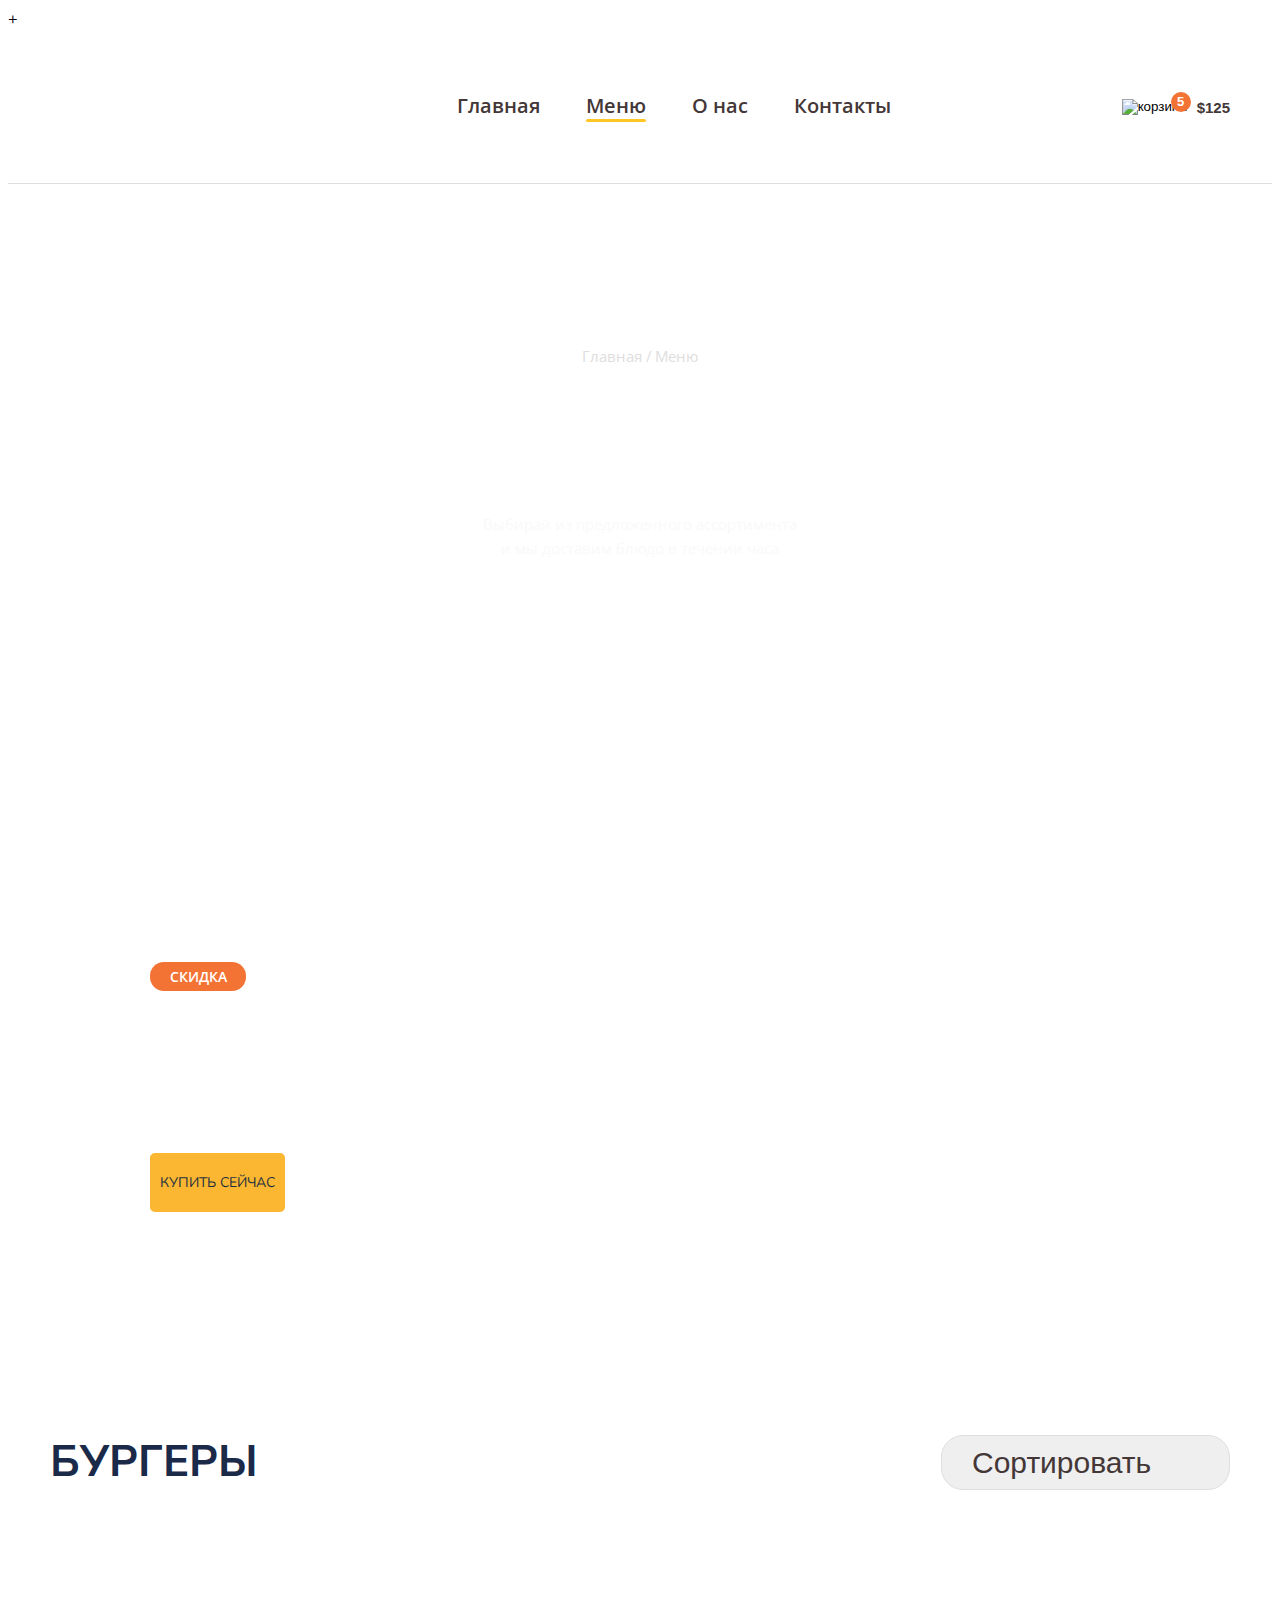
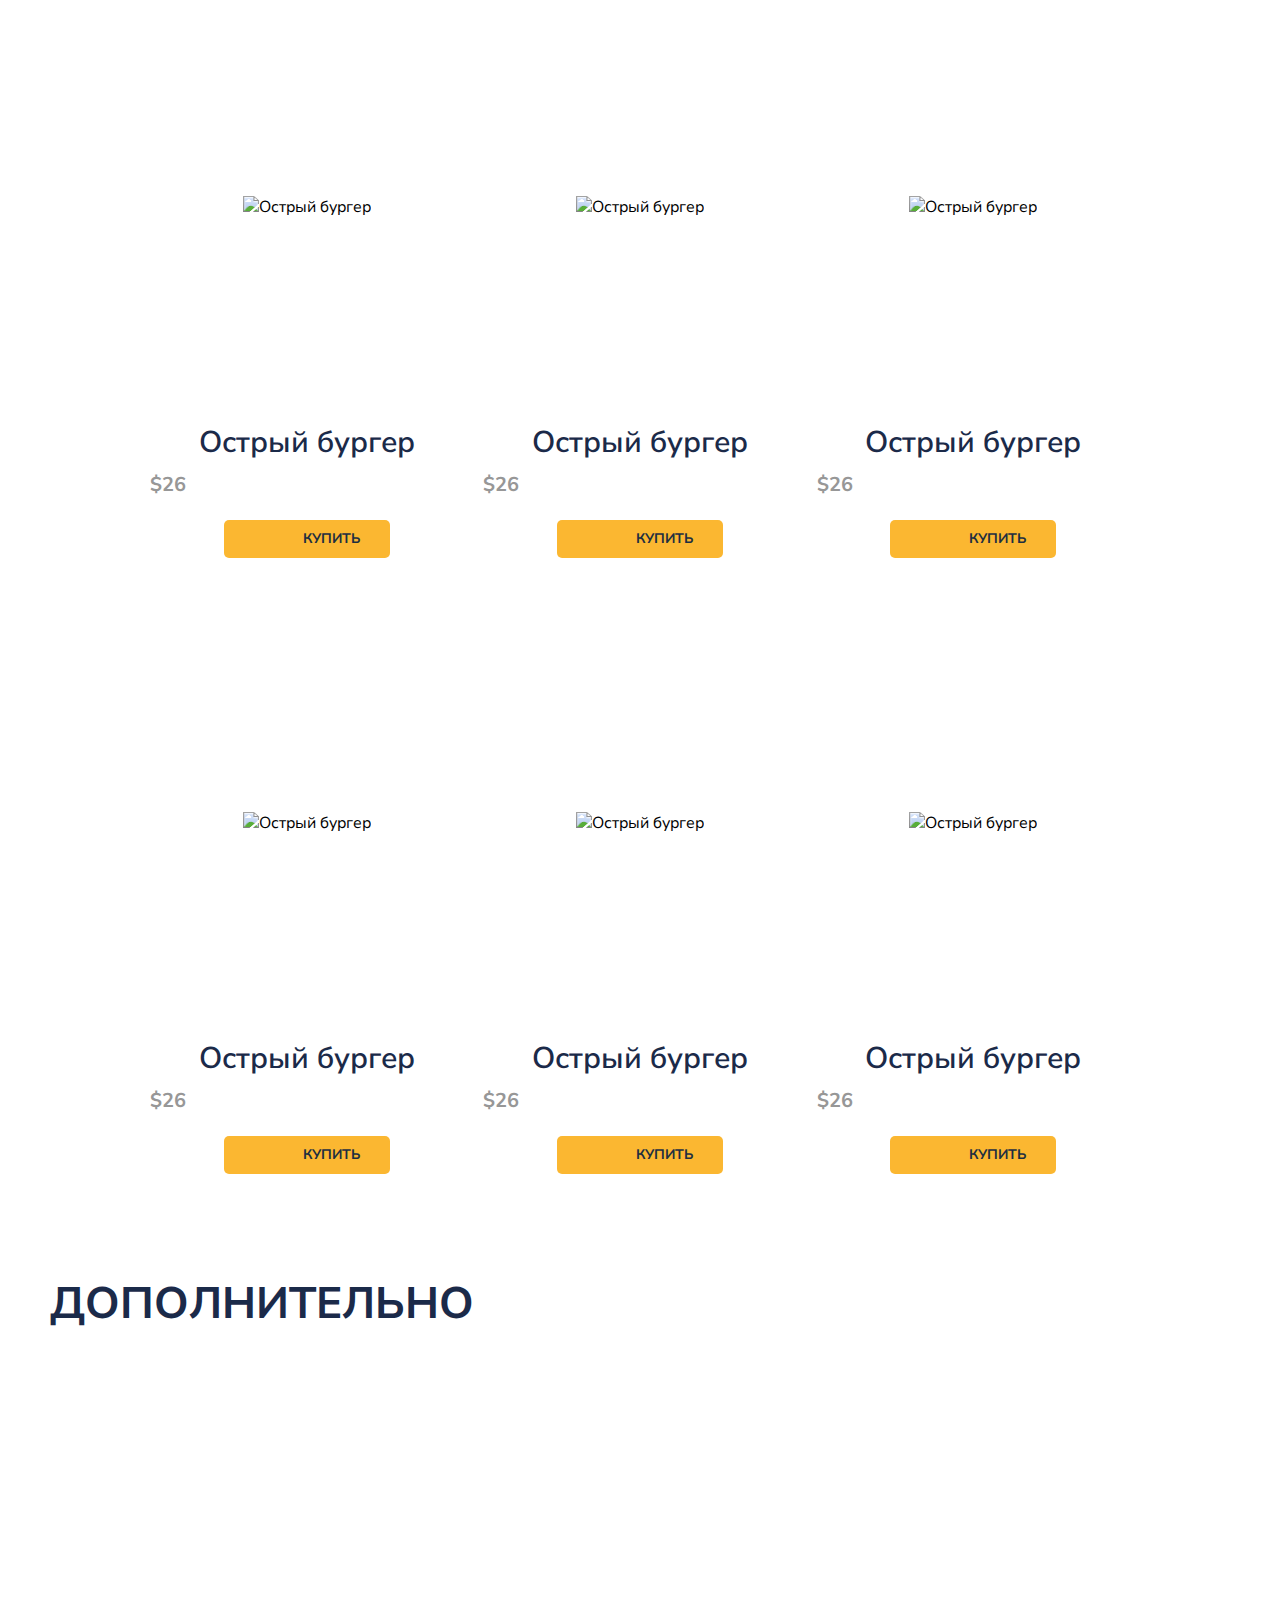
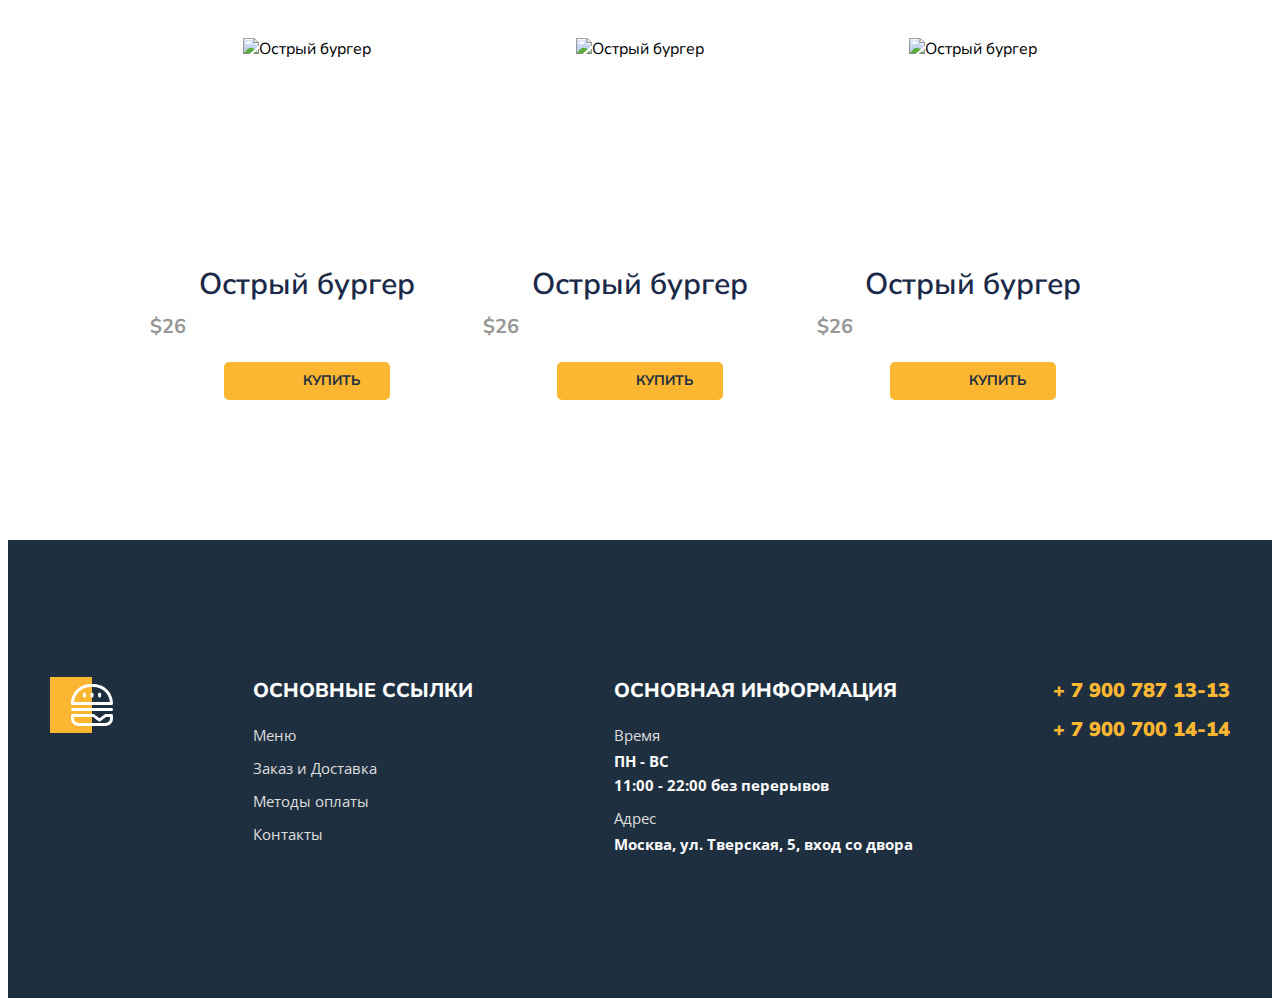
==== index.html @ e64a438b "added footer" ====
<!DOCTYPE html>
<html lang="en">

<head>
    <meta charset="UTF-8">
    <meta http-equiv="X-UA-Compatible" content="IE=edge">
    <meta name="viewport" content="width=device-width, initial-scale=1.0">
    <title>Burger</title>+
    <link rel="preconnect" href="https://fonts.googleapis.com">
    <link rel="preconnect" href="https://fonts.gstatic.com" crossorigin>
    <link
        href="https://fonts.googleapis.com/css2?family=Nunito+Sans:ital,wght@0,700;0,800;0,900;1,400;1,600;1,700;1,900&family=Open+Sans:wght@400;700&display=swap"
        rel="stylesheet">
    <link rel="stylesheet" href="styles/normalize.css">
    <link rel="stylesheet" href="styles/main.css">
</head>

<body>
    <header>
        <div class="container">
            <div class="header">
                <a href="#" class="header-logo"></a>
                <nav>
                    <ul class="header-nav">
                        <li><a href="#">Главная</a></li>
                        <li><a href="#" class="active">Меню</a></li>
                        <li><a href="#">О нас</a></li>
                        <li><a href="#">Контакты</a></li>
                    </ul>
                </nav>
                <button type="button" class="button">
                    <span class="button-item">
                        <img src="images/cart.svg" alt="корзина">
                        <span class="button-count">5</span>
                    </span>
                    <span class="button-text">$125</span>
                </button>
            </div>
        </div>
    </header>
    <div class="bg">
        <div class="container">
            <ul class="breadcrumbs">
                <li><a href="#">Главная</a></li>
                <li><a href="#">Меню</a></li>
            </ul>
            <h1 class="title">Наше Mеню</h1>
            <p class="description">Выбирай из предложенного ассортимента и мы доставим блюдо в течении часа</p>
        </div>
    </div>
    <main>
        <div class="banner">
            <div class="container">
                <div class="banner-box">
                    <h2 class="banner-title">
                        <span>скидка</span>
                        <div>-30%</div>
                    </h2>
                    <p class="banner-text">
                        Только при покупке 3-х и более позиций,
                        мы дарим скидку. Акции не суммируются.
                    </p>
                    <a href="#" class="banner-link">купить сейчас</a>
                </div>
            </div>
        </div>
        <section class="menu">
            <div class="container">
                <div class="menu-header">
                    <h2 class="menu-title">
                        Бургеры
                    </h2>
                    <select class="menu-select">
                        <option value="">Сортировать</option>
                        <option value="up">По возрастанию</option>
                        <option value="down">По убыванию</option>
                    </select>
                </div>
                <div class="menu-grid">
                    <div class="menu-grid-item">
                        <div class="menu-grid-cover">
                            <img src="images/01/menu.jpg" alt="Острый бургер">
                        </div>
                        <p class="menu-grid-title">Острый бургер</p>
                        <p class="menu-grid-price">$26</p>
                        <button type="button" class="menu-grid-btn">
                            <span class="menu-grid-icon"></span>
                            <span class="menu-grid-text">купить</span>
                        </button>
                    </div>
                    <div class="menu-grid-item">
                        <div class="menu-grid-cover">
                            <img src="images/01/menu.jpg" alt="Острый бургер">
                        </div>
                        <p class="menu-grid-title">Острый бургер</p>
                        <p class="menu-grid-price">$26</p>
                        <button type="button" class="menu-grid-btn">
                            <span class="menu-grid-icon"></span>
                            <span class="menu-grid-text">купить</span>
                        </button>
                    </div>
                    <div class="menu-grid-item">
                        <div class="menu-grid-cover">
                            <img src="images/01/menu.jpg" alt="Острый бургер">
                        </div>
                        <p class="menu-grid-title">Острый бургер</p>
                        <p class="menu-grid-price">$26</p>
                        <button type="button" class="menu-grid-btn">
                            <span class="menu-grid-icon"></span>
                            <span class="menu-grid-text">купить</span>
                        </button>
                    </div>
                    <div class="menu-grid-item">
                        <div class="menu-grid-cover">
                            <img src="images/01/menu.jpg" alt="Острый бургер">
                        </div>
                        <p class="menu-grid-title">Острый бургер</p>
                        <p class="menu-grid-price">$26</p>
                        <button type="button" class="menu-grid-btn">
                            <span class="menu-grid-icon"></span>
                            <span class="menu-grid-text">купить</span>
                        </button>
                    </div>
                    <div class="menu-grid-item">
                        <div class="menu-grid-cover">
                            <img src="images/01/menu.jpg" alt="Острый бургер">
                        </div>
                        <p class="menu-grid-title">Острый бургер</p>
                        <p class="menu-grid-price">$26</p>
                        <button type="button" class="menu-grid-btn">
                            <span class="menu-grid-icon"></span>
                            <span class="menu-grid-text">купить</span>
                        </button>
                    </div>
                    <div class="menu-grid-item">
                        <div class="menu-grid-cover">
                            <img src="images/01/menu.jpg" alt="Острый бургер">
                        </div>
                        <p class="menu-grid-title">Острый бургер</p>
                        <p class="menu-grid-price">$26</p>
                        <button type="button" class="menu-grid-btn">
                            <span class="menu-grid-icon"></span>
                            <span class="menu-grid-text">купить</span>
                        </button>
                    </div>
                </div>
                <div class="menu-header">
                    <h2 class="menu-title">
                        Дополнительно
                    </h2>
                </div>
                <div class="menu-grid">
                    <div class="menu-grid-item">
                        <div class="menu-grid-cover">
                            <img src="images/01/menu.jpg" alt="Острый бургер">
                        </div>
                        <p class="menu-grid-title">Острый бургер</p>
                        <p class="menu-grid-price">$26</p>
                        <button type="button" class="menu-grid-btn">
                            <span class="menu-grid-icon"></span>
                            <span class="menu-grid-text">купить</span>
                        </button>
                    </div>
                    <div class="menu-grid-item">
                        <div class="menu-grid-cover">
                            <img src="images/01/menu.jpg" alt="Острый бургер">
                        </div>
                        <p class="menu-grid-title">Острый бургер</p>
                        <p class="menu-grid-price">$26</p>
                        <button type="button" class="menu-grid-btn">
                            <span class="menu-grid-icon"></span>
                            <span class="menu-grid-text">купить</span>
                        </button>
                    </div>
                    <div class="menu-grid-item">
                        <div class="menu-grid-cover">
                            <img src="images/01/menu.jpg" alt="Острый бургер">
                        </div>
                        <p class="menu-grid-title">Острый бургер</p>
                        <p class="menu-grid-price">$26</p>
                        <button type="button" class="menu-grid-btn">
                            <span class="menu-grid-icon"></span>
                            <span class="menu-grid-text">купить</span>
                        </button>
                    </div>
                </div>
            </div>
        </section>
    </main>

</body>
<footer class="footer">
    <div class="container">
        <div class="footer-box">
            <div class="footer-item">
                <img class="footer-logo" src="images/logo-footer.svg" alt="Logo">
            </div>
            <div class="footer-item">
                <h2>основные ссылки</h2>
                <ul class="footer-list">
                    <li><a href="">Меню</a></li>
                    <li><a href="">Заказ и Доставка</a></li>
                    <li><a href="">Методы оплаты</a></li>
                    <li><a href="">Контакты</a></li>
                </ul>
            </div>
            <div class="footer-item">
                <h2>основная информация</h2>
                <ul class="footer-list">
                    <li>
                        <span>Время</span>
                        ПН - ВС <br>
                        11:00 - 22:00 без перерывов
                    </li>
                    <li>
                        <span>Адрес</span>
                        Москва, ул. Тверская, 5, вход со двора
                    </li>
                </ul>
            </div>
            <div class="footer-tel">
                <ul class="footer-list">
                    <li>+ 7 900 787 13-13</li>
                    <li>+ 7 900 700 14-14</li>
                </ul>
            </div>
        </div>
    </div>
</footer>

</html>
---- styles/main.css ----
body {
    font-family: 'Nunito Sans', sans-serif;
}

.container {
    max-width: 1180px;
    margin: 20px auto;
    padding-left: 15px;
    padding-right: 15px;
}

header {
    border-bottom: 1px solid #DEDEDE;
}

.header {
    font-family: 'Open Sans', sans-serif;
    display: flex;
    align-items: center;
    justify-content: space-between;
    padding-top: 26px;
    padding-bottom: 25px;
}

.header-logo {
    display: block;
    background-image: url(../images/logo.svg);
    width: 176px;
    height: 56px;
    background-repeat: no-repeat;
    background-size: cover;
}

.header-nav {
    list-style-type: none;
    display: flex;
    padding-left: 0;
    gap: 46px;
}

.header-nav a {
    font-weight: 600;
    font-size: 20px;
    color: #443737;
    text-decoration: none;
}

.header-nav a:hover {
    color: #F37335;
}

.header-nav a::after {
    content: '';
    width: 100%;
    height: 3px;
    border-radius: 1.5px;
    background-color: transparent;
    display: block;
}

.header-nav a.active::after {
    background-color: #FFC725;
}

.button {
    display: flex;
    align-items: center;
    background-color: transparent;
    border: none;
    padding: 0;
    gap: 10px;
    cursor: pointer;
}

.button-text {
    color: #443737;
    font-weight: 700;
    font-size: 15px;
}

.button-item {
    position: relative;
}

.button-count {
    font-weight: 700;
    font-size: 13px;
    color: #FFFFFF;
    background: #F37335;
    padding: 1.5px;
    border-radius: 100%;
    position: absolute;
    width: 17px;
    height: 17pxF;
    text-align: center;
    line-height: 1.3;
    bottom: 3px;
    right: -4px;
}

.bg {
    text-align: center;
    color: #FFFFFF;
    background-image: url(../images/Group\ 3.jpg);
    background-size: cover;
    background-position: center 0;
    padding: 142px 0;
    margin-bottom: 140px;
}

.breadcrumbs {
    padding-left: 0;
    margin-top: 0;
    list-style-type: none;
    display: flex;
    justify-content: center;
    gap: 7px;
}

.breadcrumbs a:hover {
    color: #F37335;
}

.breadcrumbs a {
    color: #dedede;
    font-size: 15px;
    font-family: 'Open Sans', sans-serif;
    text-decoration: none;
}

.breadcrumbs a::before {
    content: '/';
    position: relative;
    left: -3px;
    pointer-events: none;
}

.breadcrumbs a:hover::before {
    color: #dedede;
}

.breadcrumbs li:first-child a::before {
    display: none;
}

.title {
    font-weight: 700;
    font-size: 79px;
    margin-top: 10px;
    margin-bottom: 20px;
}

.description {
    font-family: 'Open Sans', sans-serif;
    font-size: 15px;
    line-height: 1.6;
    color: #faf9f9;
    max-width: 320px;
    margin: 0 auto;
}

.banner-box {
    background-image: url(../images/Group\ 8.svg);
    background-repeat: no-repeat;
    background-size: cover;
    background-position: center center;
    background-position: center 0;
    padding: 100px 100px 120px;
    margin-bottom: 100px;
}

.banner-title {
    font-size: 60px;
    font-weight: 900;
    color: #FFFFFF;
    margin-top: 0;
    margin-bottom: 12px;
}

.banner-title span {
    background-color: #F37335;
    border-radius: 14px;
    font-family: 'Open Sans';
    text-transform: uppercase;
    font-weight: 600;
    font-size: 14px;
    padding: 5px 0px;
    margin-bottom: 8px;
    display: block;
    max-width: 96px;
    text-align: center;

}

.banner-title div {
    font-family: 'Nunito Sans';
    font-weight: 900;
    font-size: 60px;
    line-height: 76px;
    margin-bottom: 10px;
}

.banner-text {
    color: #FFFFFF;
    font-family: 'Open Sans';
    font-weight: 400;
    font-size: 15px;
    line-height: 24px;
    max-width: 350px;
    margin-bottom: 15px;
}

.banner-link {
    font-size: 14px;
    padding: 20px 10px;
    text-transform: uppercase;
    text-decoration: none;
    color: #1E2F40;
    background-color: #FBB731;
    border-radius: 5px;
    display: inline-block;
}

.menu-header {
    display: flex;
    align-items: center;
    justify-content: space-between;
}

.menu-title {
    font-weight: 700;
    font-size: 44px;
    text-transform: uppercase;
    color: #1B2A49;
    margin: 0;
}

.menu-select {
    border: 1px solid #DEDEDE;
    padding: 10px 30px;
    border-radius: 22px;
    color: #443737;
    font-size: 30px;
    appearance: none;
    flex-basis: 279px;
    background-image: url(../images/arrow.svg);
    background-size: 12.79px 7.75px;
    background-repeat: no-repeat;
    background-position: 95% center;
}

.menu-grid {
    display: grid;
    grid-template-columns: repeat(3, 1fr);
    gap: 50px 20px;
    margin: 100px;
}

.menu-grid-cover {
    width: 100%;
    height: 430px;
    position: relative;
    overflow: hidden;
}

.menu-grid-cover img {
    position: absolute;
    left: 50%;
    top: 50%;
    transform: translate(-50%, -50%);
    object-fit: cover;
}

.menu-grid-btn {
    border: 0px;
    background-color: #FBB731;
    padding: 10px 30px 10px 52px;
    border-radius: 5px;
    display: flex;
    align-items: center;
    justify-content: center;
    margin: 0 auto;
    gap: 9px;

}

.menu-grid-icon {
    background-image: url(../images/bin.svg);
    background-size: 18px 18px;
    background-repeat: no-repeat;
    display: block;
    width: 18px;
    height: 18px;
}

.menu-grid-title {
    font-weight: 600;
    font-size: 30px;
    color: #1B2A49;
    text-align: center;
    margin: 0;
}

.menu-grid-price {
    font-weight: 700;
    font-size: 20px;
    color: #979797;
    margin-top: 8px;
    margin-bottom: 22px;
}

.menu-grid-text {
    font-family: 'Nunito Sans';
    font-style: normal;
    font-weight: 700;
    font-size: 14px;
    line-height: 18px;
    text-align: center;
    text-transform: uppercase;
    color: #1E2F40;
}

.footer {
    background: #1E2F40;
    color: #fff;
    padding-top: 117px;
    padding-bottom: 106px;
    margin-top: 140px;
}

.footer-box {
    display: flex;
    justify-content: space-between;
}

.footer-logo {
    width: 63px;
    height: 56px;
}

.footer-item {
    flex: 0 0 auto;
}

.footer-item h2 {
    font-size: 20px;
    font-weight: 800;
    text-transform: uppercase;
    margin-bottom: 19px;
    margin-top: 0px;
}

.footer-item li {
    margin-bottom: 9px;
    font-family: 'Open Sans', sans-serif;
    font-size: 15px;
    color: #FAF9F9;
    font-weight: 700;
    line-height: 24px;
}

.footer-item a {
    color: #DEDEDE;
    text-decoration: none;
    font-weight: 400;
}

.footer-item span {
    color: #DEDEDE;
    display: block;
    font-weight: 400;
    margin-bottom: 2px;
}

.footer-tel ul {
    font-size: 20px;
    font-weight: 900;
    color: #FBB731;
    margin-top: 0px;
}

.footer-tel li {
    margin-bottom: 12px;
}

.footer-list {
    padding-left: 0px;
    list-style-type: none;
}
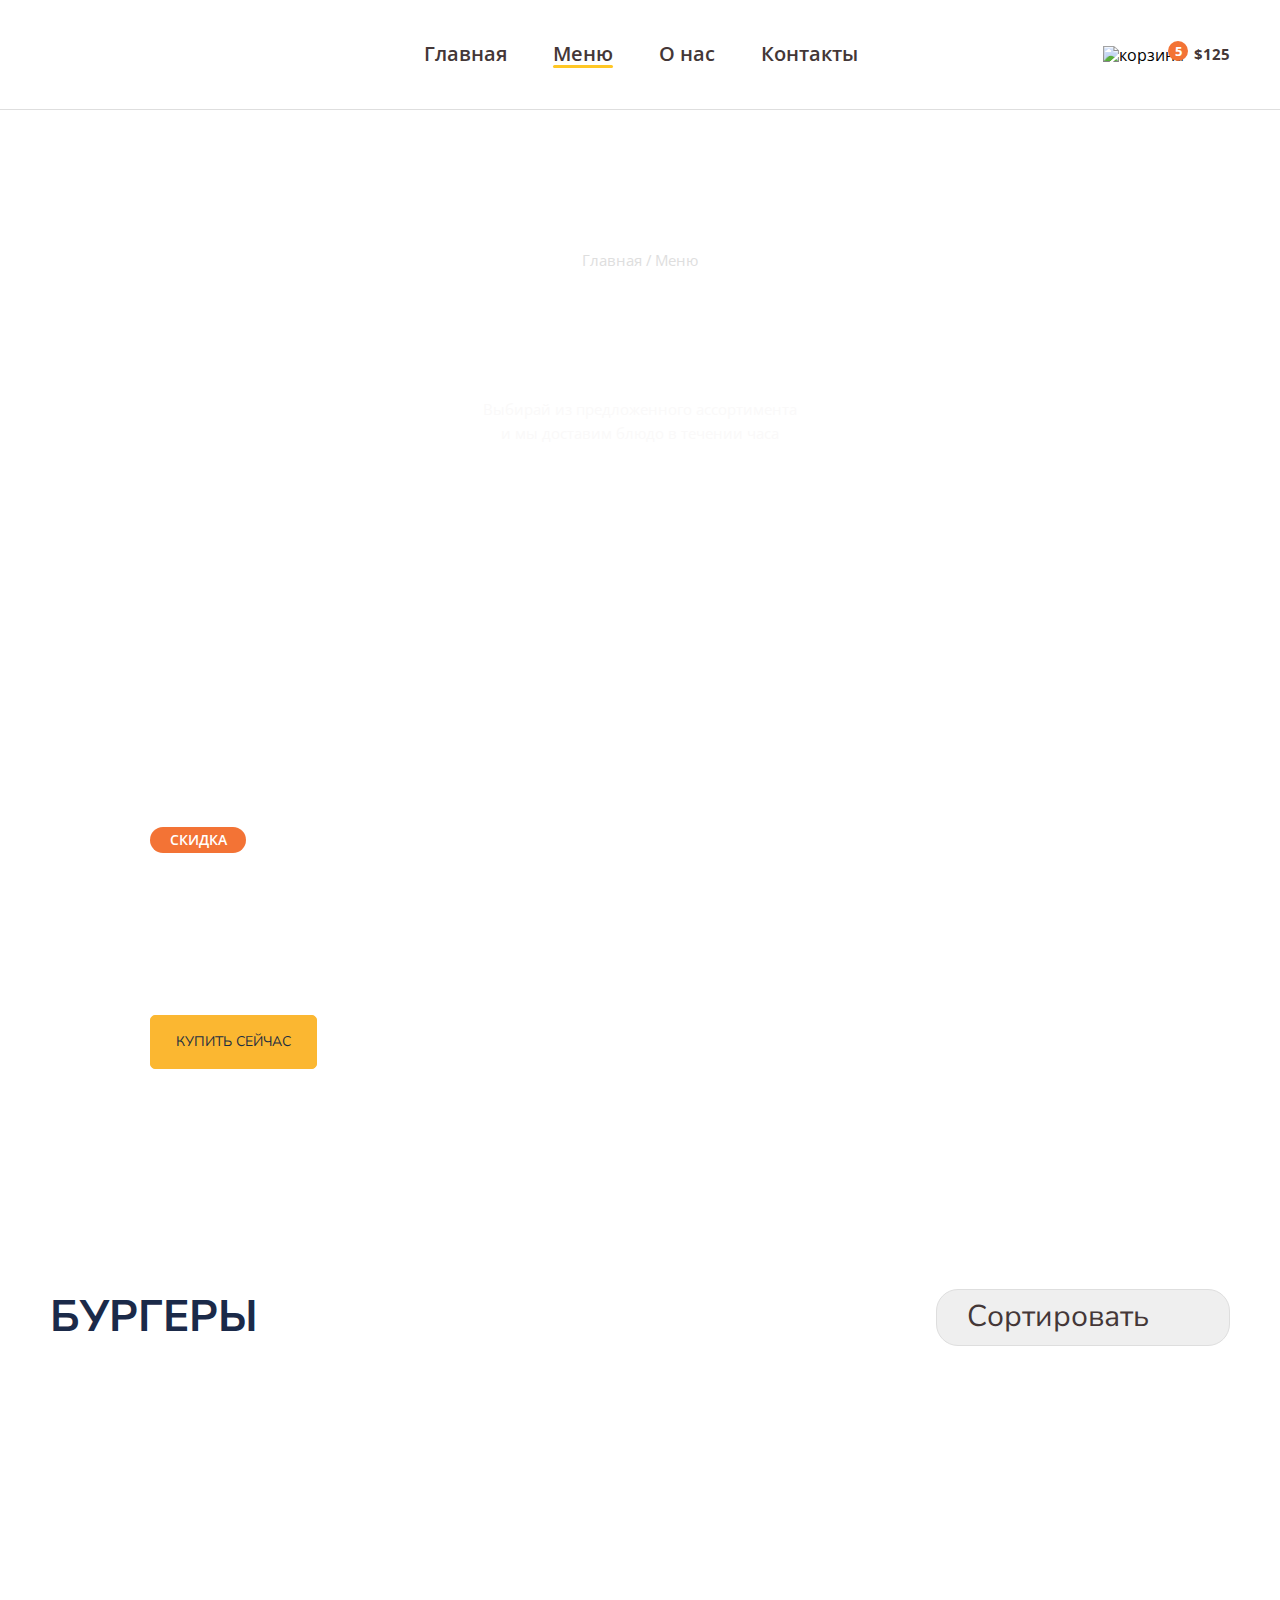
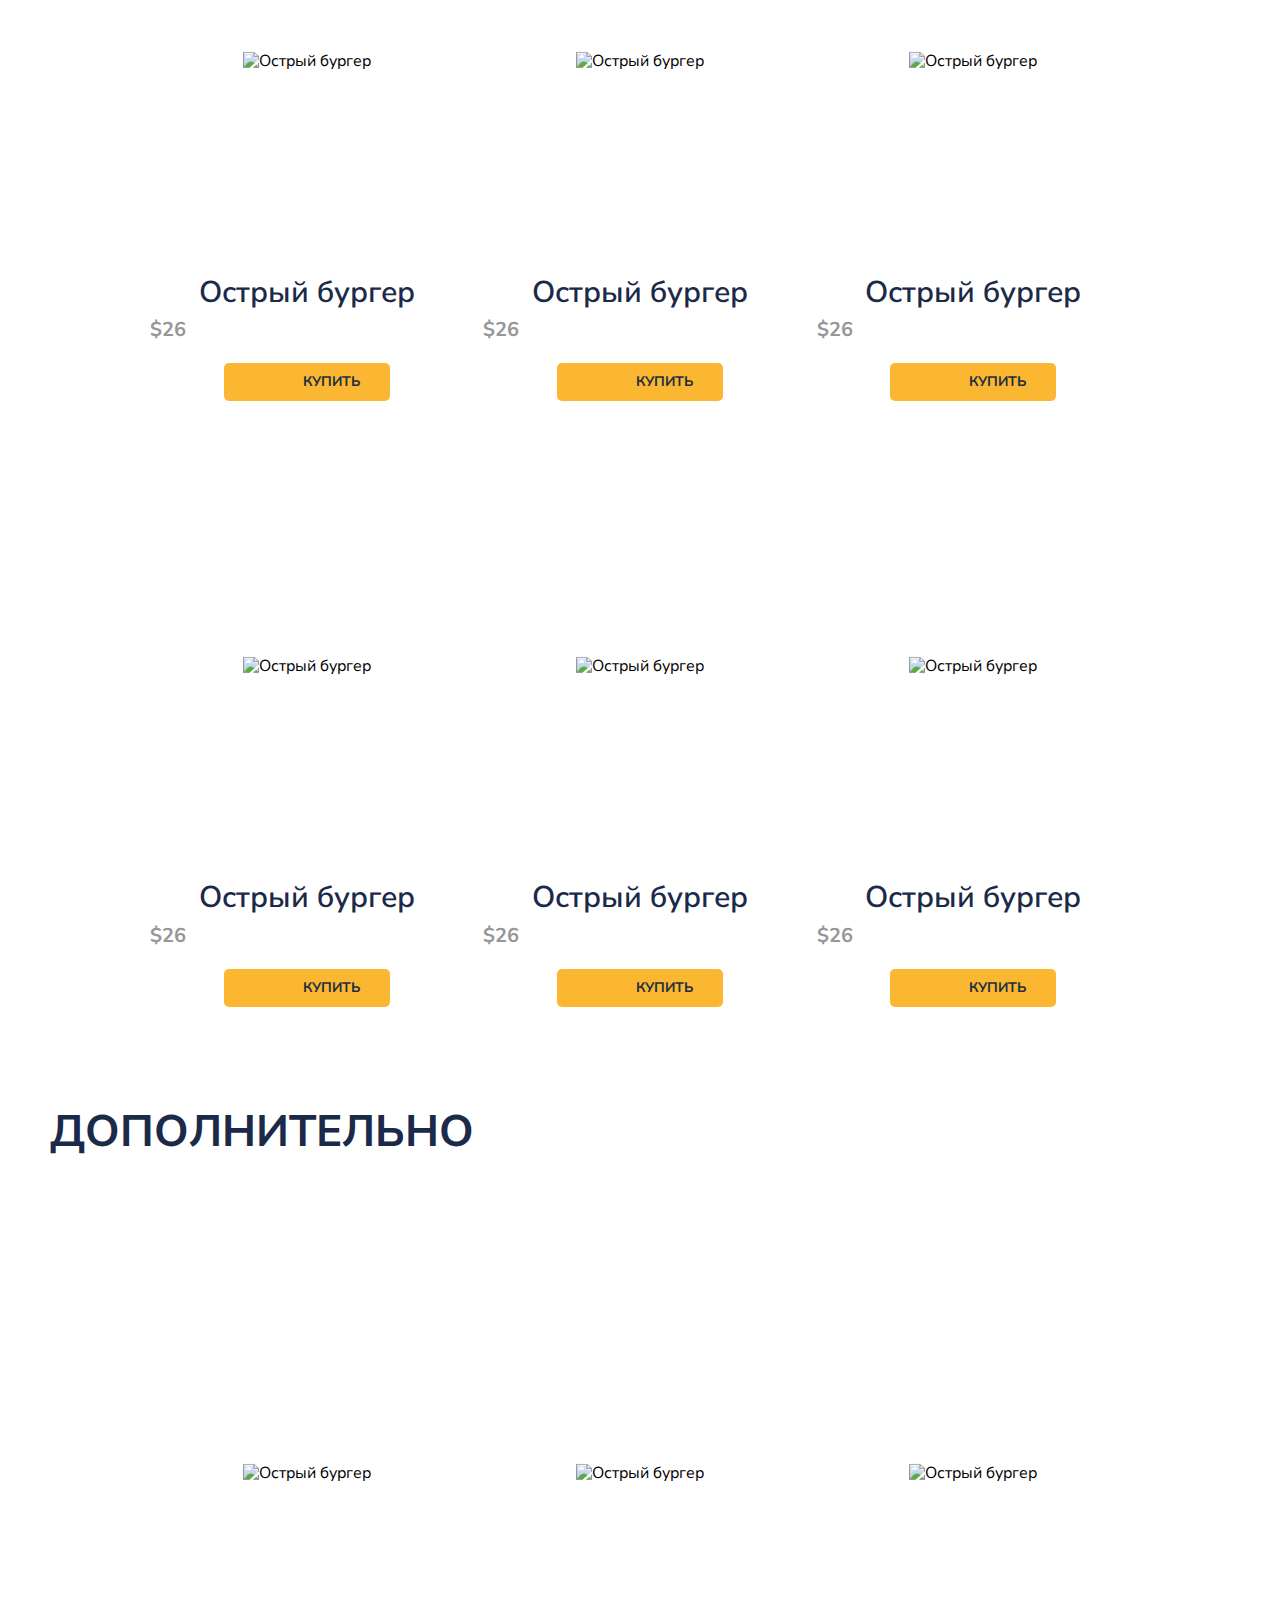
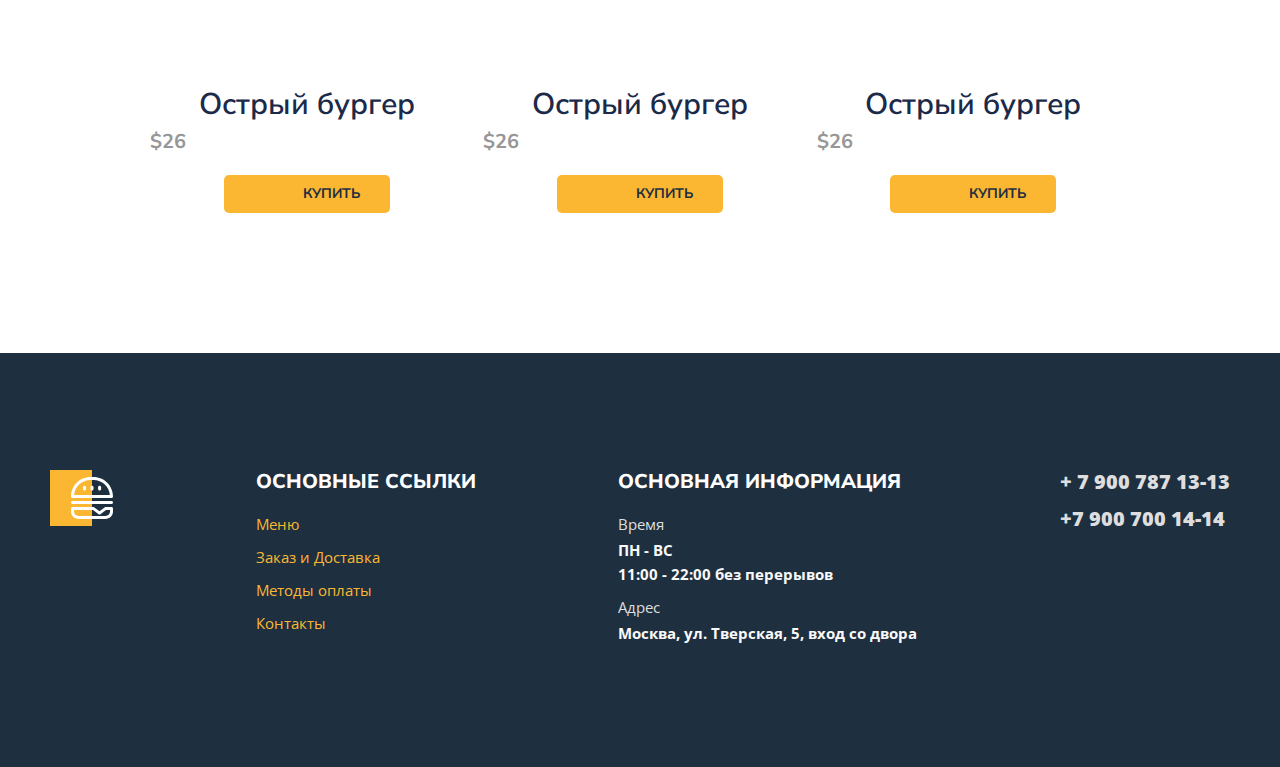
==== commit 224aedb6: "Add styles for footer, menu, banner" ====
--- a/index.html
+++ b/index.html
@@ -5,7 +5,7 @@
     <meta charset="UTF-8">
     <meta http-equiv="X-UA-Compatible" content="IE=edge">
     <meta name="viewport" content="width=device-width, initial-scale=1.0">
-    <title>Burger</title>+
+    <title>Burger</title>
     <link rel="preconnect" href="https://fonts.googleapis.com">
     <link rel="preconnect" href="https://fonts.gstatic.com" crossorigin>
     <link
@@ -19,16 +19,18 @@
     <header>
         <div class="container">
             <div class="header">
-                <a href="#" class="header-logo"></a>
-                <nav>
-                    <ul class="header-nav">
-                        <li><a href="#">Главная</a></li>
-                        <li><a href="#" class="active">Меню</a></li>
-                        <li><a href="#">О нас</a></li>
-                        <li><a href="#">Контакты</a></li>
-                    </ul>
-                </nav>
-                <button type="button" class="button">
+                <div class="header-item">
+                    <a href="#" class="header-logo"></a>
+                    <nav>
+                        <ul class="header-nav">
+                            <li><a href="#">Главная</a></li>
+                            <li><a href="#" class="active">Меню</a></li>
+                            <li><a href="#">О нас</a></li>
+                            <li><a href="#">Контакты</a></li>
+                        </ul>
+                    </nav>
+                </div>
+                <button type="butteon" class="button">
                     <span class="button-item">
                         <img src="images/cart.svg" alt="корзина">
                         <span class="button-count">5</span>
@@ -219,9 +221,13 @@
                 </ul>
             </div>
             <div class="footer-tel">
-                <ul class="footer-list">
-                    <li>+ 7 900 787 13-13</li>
-                    <li>+ 7 900 700 14-14</li>
+                <ul class="footer-list footer-list-tel">
+                    <li>
+                        <a href="tel:+79007871313">+ 7 900 787 13-13</a>
+                    </li>
+                    <li>
+                        <a href="tel:+79007001414">+7 900 700 14-14</a>
+                    </li>
                 </ul>
             </div>
         </div>
--- a/styles/main.css
+++ b/styles/main.css
@@ -4,7 +4,7 @@
 
 .container {
     max-width: 1180px;
-    margin: 20px auto;
+    margin: 0px auto;
     padding-left: 15px;
     padding-right: 15px;
 }
@@ -20,6 +20,13 @@
     justify-content: space-between;
     padding-top: 26px;
     padding-bottom: 25px;
+}
+
+.header-item {
+    display: flex;
+    align-items: center;
+    justify-content: space-between;
+    flex-basis: 68.5%;
 }
 
 .header-logo {
@@ -212,13 +219,24 @@
 
 .banner-link {
     font-size: 14px;
-    padding: 20px 10px;
+    padding: 18px 25px;
     text-transform: uppercase;
     text-decoration: none;
     color: #1E2F40;
     background-color: #FBB731;
     border-radius: 5px;
     display: inline-block;
+    border: 1px solid #fbb731;
+}
+
+.banner-link:hover {
+    background-color: transparent;
+    color: #fbb731;
+}
+
+.menu-grid-item:hover {
+    background-color: #F37335;
+    cursor: pointer;
 }
 
 .menu-header {
@@ -350,7 +368,7 @@
     margin-top: 0px;
 }
 
-.footer-item li {
+.footer-list li {
     margin-bottom: 9px;
     font-family: 'Open Sans', sans-serif;
     font-size: 15px;
@@ -359,8 +377,8 @@
     line-height: 24px;
 }
 
-.footer-item a {
-    color: #DEDEDE;
+.footer-list a {
+    color: #FBB731;
     text-decoration: none;
     font-weight: 400;
 }
@@ -372,15 +390,18 @@
     margin-bottom: 2px;
 }
 
-.footer-tel ul {
+.footer-list-tel {
+    margin-top: 0px;
+}
+
+.footer-list-tel li {
+    margin-bottom: 12px;
+}
+
+.footer-list-tel a {
     font-size: 20px;
     font-weight: 900;
-    color: #FBB731;
-    margin-top: 0px;
-}
-
-.footer-tel li {
-    margin-bottom: 12px;
+    color: #DEDEDE;
 }
 
 .footer-list {
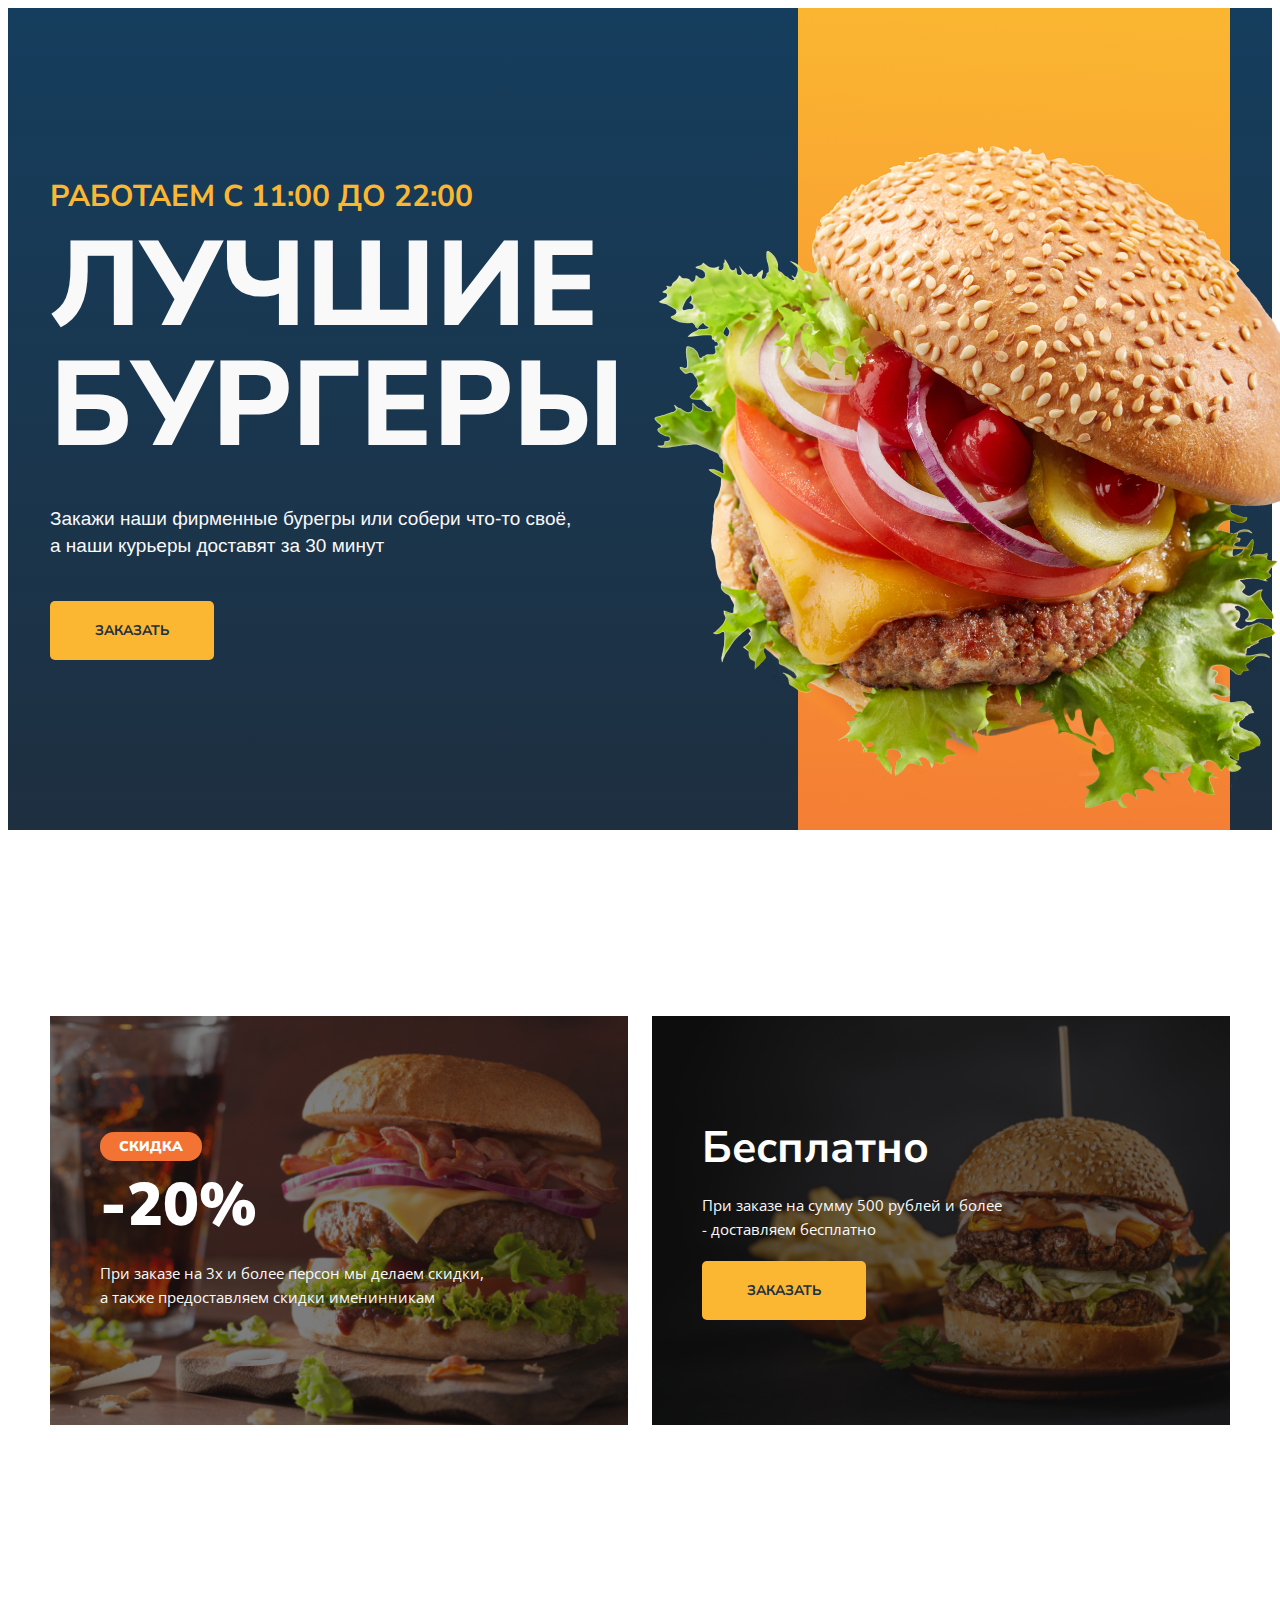
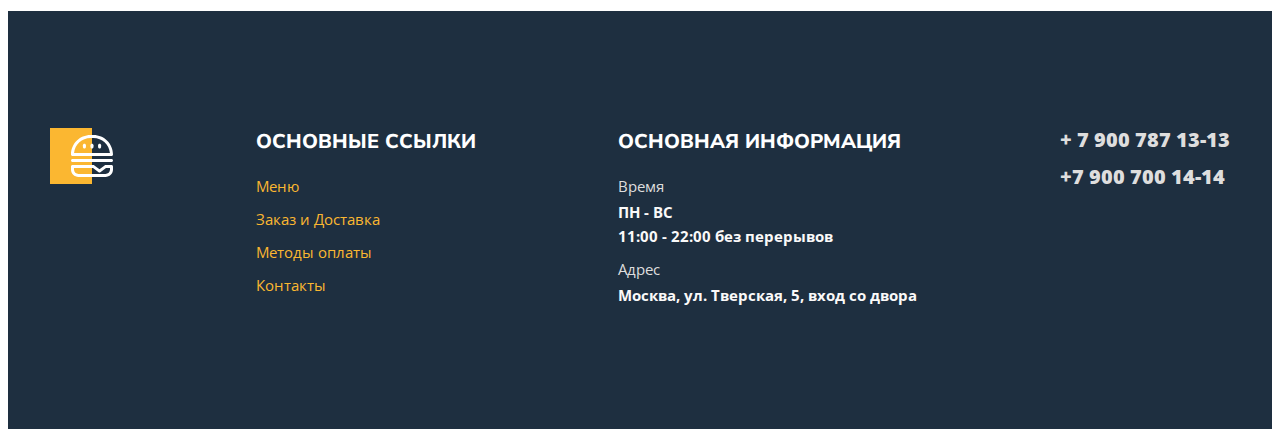
==== commit fc6b3744: "Unit 16 Hometask done" ====
--- a/index.html
+++ b/index.html
@@ -1,237 +1,96 @@
 <!DOCTYPE html>
-<html lang="en">
+<html lang="ru">
 
 <head>
     <meta charset="UTF-8">
     <meta http-equiv="X-UA-Compatible" content="IE=edge">
     <meta name="viewport" content="width=device-width, initial-scale=1.0">
-    <title>Burger</title>
+    <title>Burgers</title>
     <link rel="preconnect" href="https://fonts.googleapis.com">
     <link rel="preconnect" href="https://fonts.gstatic.com" crossorigin>
     <link
         href="https://fonts.googleapis.com/css2?family=Nunito+Sans:ital,wght@0,700;0,800;0,900;1,400;1,600;1,700;1,900&family=Open+Sans:wght@400;700&display=swap"
         rel="stylesheet">
-    <link rel="stylesheet" href="styles/normalize.css">
     <link rel="stylesheet" href="styles/main.css">
 </head>
 
 <body>
-    <header>
-        <div class="container">
-            <div class="header">
-                <div class="header-item">
-                    <a href="#" class="header-logo"></a>
-                    <nav>
-                        <ul class="header-nav">
-                            <li><a href="#">Главная</a></li>
-                            <li><a href="#" class="active">Меню</a></li>
-                            <li><a href="#">О нас</a></li>
-                            <li><a href="#">Контакты</a></li>
-                        </ul>
-                    </nav>
-                </div>
-                <button type="butteon" class="button">
-                    <span class="button-item">
-                        <img src="images/cart.svg" alt="корзина">
-                        <span class="button-count">5</span>
-                    </span>
-                    <span class="button-text">$125</span>
-                </button>
+    <div class="main">
+        <div class="wrapper">
+            <div class="content">
+                <h1 class="content-title">
+                    <span>работаем с 11:00 до 22:00</span>
+                    лучшие бургеры
+                </h1>
+                <p class="content-text">Закажи наши фирменные бурегры или собери что-то своё, а&nbsp;наши курьеры
+                    доставят
+                    за&nbsp;30&nbsp;минут</p>
+                <a class="content-link" href="menu.html">заказать</a>
+            </div>
+            <div class="visual">
+                <div class="visual-bg"></div>
+                <img src="images/burger.png" alt="Burger">
             </div>
         </div>
-    </header>
-    <div class="bg">
-        <div class="container">
-            <ul class="breadcrumbs">
-                <li><a href="#">Главная</a></li>
-                <li><a href="#">Меню</a></li>
-            </ul>
-            <h1 class="title">Наше Mеню</h1>
-            <p class="description">Выбирай из предложенного ассортимента и мы доставим блюдо в течении часа</p>
+    </div>
+    <div class="promo">
+        <div class="wrapper">
+            <div class="promo-left">
+                <p class="sale">Скидка</p>
+                <p class="cost">-20%</p>
+                <p class="promo-description">При заказе на 3х и более персон мы делаем скидки, а также предоставляем
+                    скидки
+                    именинникам</p>
+            </div>
+            <div class="promo-right">
+                <p class="free">Бесплатно</p>
+                <p class="promo-description">При заказе на сумму 500 рублей и более - доставляем бесплатно</p>
+                <a href="#">заказать</a>
+            </div>
         </div>
     </div>
-    <main>
-        <div class="banner">
-            <div class="container">
-                <div class="banner-box">
-                    <h2 class="banner-title">
-                        <span>скидка</span>
-                        <div>-30%</div>
-                    </h2>
-                    <p class="banner-text">
-                        Только при покупке 3-х и более позиций,
-                        мы дарим скидку. Акции не суммируются.
-                    </p>
-                    <a href="#" class="banner-link">купить сейчас</a>
+    <footer class="footer">
+        <div class="container">
+            <div class="footer-box">
+                <div class="footer-item">
+                    <img class="footer-logo" src="images/logo-footer.svg" alt="Logo">
+                </div>
+                <div class="footer-item">
+                    <h2>основные ссылки</h2>
+                    <ul class="footer-list">
+                        <li><a href="">Меню</a></li>
+                        <li><a href="">Заказ и Доставка</a></li>
+                        <li><a href="">Методы оплаты</a></li>
+                        <li><a href="">Контакты</a></li>
+                    </ul>
+                </div>
+                <div class="footer-item">
+                    <h2>основная информация</h2>
+                    <ul class="footer-list">
+                        <li>
+                            <span>Время</span>
+                            ПН - ВС <br>
+                            11:00 - 22:00 без перерывов
+                        </li>
+                        <li>
+                            <span>Адрес</span>
+                            Москва, ул. Тверская, 5, вход со двора
+                        </li>
+                    </ul>
+                </div>
+                <div class="footer-tel">
+                    <ul class="footer-list footer-list-tel">
+                        <li>
+                            <a href="tel:+79007871313">+ 7 900 787 13-13</a>
+                        </li>
+                        <li>
+                            <a href="tel:+79007001414">+7 900 700 14-14</a>
+                        </li>
+                    </ul>
                 </div>
             </div>
         </div>
-        <section class="menu">
-            <div class="container">
-                <div class="menu-header">
-                    <h2 class="menu-title">
-                        Бургеры
-                    </h2>
-                    <select class="menu-select">
-                        <option value="">Сортировать</option>
-                        <option value="up">По возрастанию</option>
-                        <option value="down">По убыванию</option>
-                    </select>
-                </div>
-                <div class="menu-grid">
-                    <div class="menu-grid-item">
-                        <div class="menu-grid-cover">
-                            <img src="images/01/menu.jpg" alt="Острый бургер">
-                        </div>
-                        <p class="menu-grid-title">Острый бургер</p>
-                        <p class="menu-grid-price">$26</p>
-                        <button type="button" class="menu-grid-btn">
-                            <span class="menu-grid-icon"></span>
-                            <span class="menu-grid-text">купить</span>
-                        </button>
-                    </div>
-                    <div class="menu-grid-item">
-                        <div class="menu-grid-cover">
-                            <img src="images/01/menu.jpg" alt="Острый бургер">
-                        </div>
-                        <p class="menu-grid-title">Острый бургер</p>
-                        <p class="menu-grid-price">$26</p>
-                        <button type="button" class="menu-grid-btn">
-                            <span class="menu-grid-icon"></span>
-                            <span class="menu-grid-text">купить</span>
-                        </button>
-                    </div>
-                    <div class="menu-grid-item">
-                        <div class="menu-grid-cover">
-                            <img src="images/01/menu.jpg" alt="Острый бургер">
-                        </div>
-                        <p class="menu-grid-title">Острый бургер</p>
-                        <p class="menu-grid-price">$26</p>
-                        <button type="button" class="menu-grid-btn">
-                            <span class="menu-grid-icon"></span>
-                            <span class="menu-grid-text">купить</span>
-                        </button>
-                    </div>
-                    <div class="menu-grid-item">
-                        <div class="menu-grid-cover">
-                            <img src="images/01/menu.jpg" alt="Острый бургер">
-                        </div>
-                        <p class="menu-grid-title">Острый бургер</p>
-                        <p class="menu-grid-price">$26</p>
-                        <button type="button" class="menu-grid-btn">
-                            <span class="menu-grid-icon"></span>
-                            <span class="menu-grid-text">купить</span>
-                        </button>
-                    </div>
-                    <div class="menu-grid-item">
-                        <div class="menu-grid-cover">
-                            <img src="images/01/menu.jpg" alt="Острый бургер">
-                        </div>
-                        <p class="menu-grid-title">Острый бургер</p>
-                        <p class="menu-grid-price">$26</p>
-                        <button type="button" class="menu-grid-btn">
-                            <span class="menu-grid-icon"></span>
-                            <span class="menu-grid-text">купить</span>
-                        </button>
-                    </div>
-                    <div class="menu-grid-item">
-                        <div class="menu-grid-cover">
-                            <img src="images/01/menu.jpg" alt="Острый бургер">
-                        </div>
-                        <p class="menu-grid-title">Острый бургер</p>
-                        <p class="menu-grid-price">$26</p>
-                        <button type="button" class="menu-grid-btn">
-                            <span class="menu-grid-icon"></span>
-                            <span class="menu-grid-text">купить</span>
-                        </button>
-                    </div>
-                </div>
-                <div class="menu-header">
-                    <h2 class="menu-title">
-                        Дополнительно
-                    </h2>
-                </div>
-                <div class="menu-grid">
-                    <div class="menu-grid-item">
-                        <div class="menu-grid-cover">
-                            <img src="images/01/menu.jpg" alt="Острый бургер">
-                        </div>
-                        <p class="menu-grid-title">Острый бургер</p>
-                        <p class="menu-grid-price">$26</p>
-                        <button type="button" class="menu-grid-btn">
-                            <span class="menu-grid-icon"></span>
-                            <span class="menu-grid-text">купить</span>
-                        </button>
-                    </div>
-                    <div class="menu-grid-item">
-                        <div class="menu-grid-cover">
-                            <img src="images/01/menu.jpg" alt="Острый бургер">
-                        </div>
-                        <p class="menu-grid-title">Острый бургер</p>
-                        <p class="menu-grid-price">$26</p>
-                        <button type="button" class="menu-grid-btn">
-                            <span class="menu-grid-icon"></span>
-                            <span class="menu-grid-text">купить</span>
-                        </button>
-                    </div>
-                    <div class="menu-grid-item">
-                        <div class="menu-grid-cover">
-                            <img src="images/01/menu.jpg" alt="Острый бургер">
-                        </div>
-                        <p class="menu-grid-title">Острый бургер</p>
-                        <p class="menu-grid-price">$26</p>
-                        <button type="button" class="menu-grid-btn">
-                            <span class="menu-grid-icon"></span>
-                            <span class="menu-grid-text">купить</span>
-                        </button>
-                    </div>
-                </div>
-            </div>
-        </section>
-    </main>
-
+    </footer>
 </body>
-<footer class="footer">
-    <div class="container">
-        <div class="footer-box">
-            <div class="footer-item">
-                <img class="footer-logo" src="images/logo-footer.svg" alt="Logo">
-            </div>
-            <div class="footer-item">
-                <h2>основные ссылки</h2>
-                <ul class="footer-list">
-                    <li><a href="">Меню</a></li>
-                    <li><a href="">Заказ и Доставка</a></li>
-                    <li><a href="">Методы оплаты</a></li>
-                    <li><a href="">Контакты</a></li>
-                </ul>
-            </div>
-            <div class="footer-item">
-                <h2>основная информация</h2>
-                <ul class="footer-list">
-                    <li>
-                        <span>Время</span>
-                        ПН - ВС <br>
-                        11:00 - 22:00 без перерывов
-                    </li>
-                    <li>
-                        <span>Адрес</span>
-                        Москва, ул. Тверская, 5, вход со двора
-                    </li>
-                </ul>
-            </div>
-            <div class="footer-tel">
-                <ul class="footer-list footer-list-tel">
-                    <li>
-                        <a href="tel:+79007871313">+ 7 900 787 13-13</a>
-                    </li>
-                    <li>
-                        <a href="tel:+79007001414">+7 900 700 14-14</a>
-                    </li>
-                </ul>
-            </div>
-        </div>
-    </div>
-</footer>
 
 </html>--- a/styles/main.css
+++ b/styles/main.css
@@ -407,4 +407,148 @@
 .footer-list {
     padding-left: 0px;
     list-style-type: none;
+}
+
+/* Style INDEX*/
+.main {
+    background: linear-gradient(180deg, #0C4C7B -100%, #1E2F40 100%);
+}
+
+.wrapper {
+    max-width: 1180px;
+    margin: 0 auto;
+    display: flex;
+    justify-content: space-between;
+}
+
+.content {
+    color: #FAF9F9;
+    flex: 0 0 580px;
+    padding-top: 170px;
+    padding-bottom: 170px;
+}
+
+.content-title {
+    font-size: 120px;
+    font-weight: 800;
+    text-transform: uppercase;
+    line-height: 120px;
+    margin-bottom: 40px;
+    margin-top: 0px;
+}
+
+.content-title span {
+    color: #FBB731;
+    font-size: 30px;
+    font-weight: 700;
+    line-height: 38px;
+    display: block;
+    margin-bottom: 10px;
+}
+
+.content-text {
+    font-family: 'Lato', sans-serif;
+    font-size: 19px;
+    line-height: 1.4;
+    margin-bottom: 42px;
+}
+
+.content-link,
+.promo a {
+    color: #1E2F40;
+    background-color: #FBB731;
+    border-radius: 5px;
+    text-decoration: none;
+    padding: 20px 45px;
+    display: inline-block;
+    text-transform: uppercase;
+    font-size: 14px;
+    font-weight: 700;
+}
+
+.visual {
+    flex-grow: 1;
+    display: flex;
+    justify-content: flex-end;
+    position: relative;
+}
+
+.visual-bg {
+    width: 432px;
+    height: 100%;
+    background: linear-gradient(2.42deg, #F37335 -19.6%, #FBB731 100.79%, #FDC830 100.79%);
+}
+
+.main img {
+    width: 829px;
+    position: absolute;
+    right: -168px;
+}
+
+.promo {
+    padding-top: 186px;
+    padding-bottom: 46px;
+}
+
+.promo-left,
+.promo-right {
+    flex: 0 0 49%;
+    color: #fff;
+    box-sizing: border-box;
+    background-repeat: no-repeat;
+    background-size: cover;
+    background-position: center;
+}
+
+.promo-left {
+    background-image: url(../images/promo-left.png);
+    padding: 116px 50px;
+}
+
+.promo-right {
+    background-image: url(../images/promo-right.png);
+    padding: 102px 50px;
+}
+
+.sale {
+    font-size: 14px;
+    font-weight: 900;
+    background: #F37335;
+    padding: 5px 19px;
+    border-radius: 14px;
+    display: inline-block;
+    text-transform: uppercase;
+    margin-bottom: 3px;
+    margin-top: 0;
+}
+
+.cost {
+    font-size: 60px;
+    font-weight: 900;
+    margin-bottom: 8px;
+    margin-top: 0px;
+}
+
+.promo-description {
+    font-family: 'Open Sans', sans-serif;
+    color: #FAF9F9;
+    font-size: 15px;
+    line-height: 24px;
+    margin-bottom: 0px;
+}
+
+.promo-left .promo-description {
+    max-width: 392px;
+}
+
+.promo-right .promo-description {
+    max-width: 300px;
+    margin-bottom: 20px;
+}
+
+.free {
+    font-size: 44px;
+    font-weight: 700;
+    margin-bottom: 10px;
+    margin-top: 0px;
 }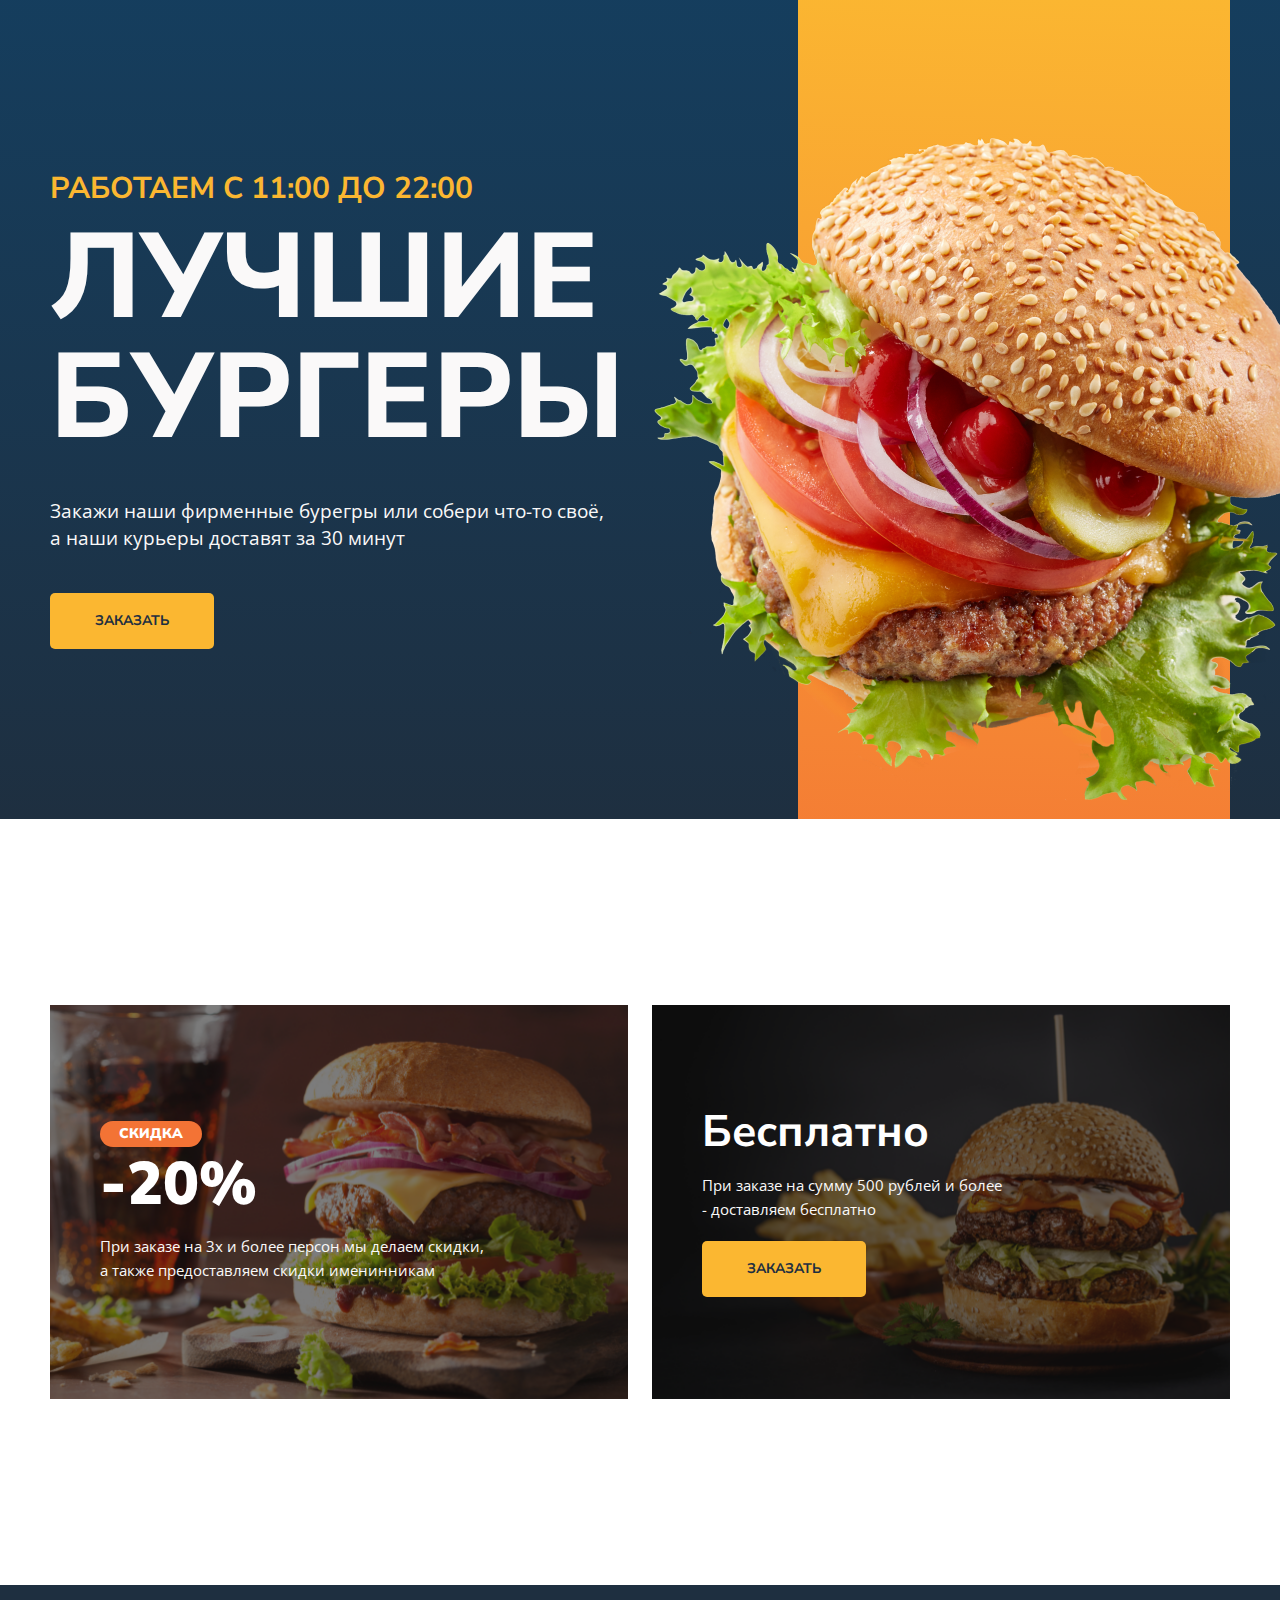
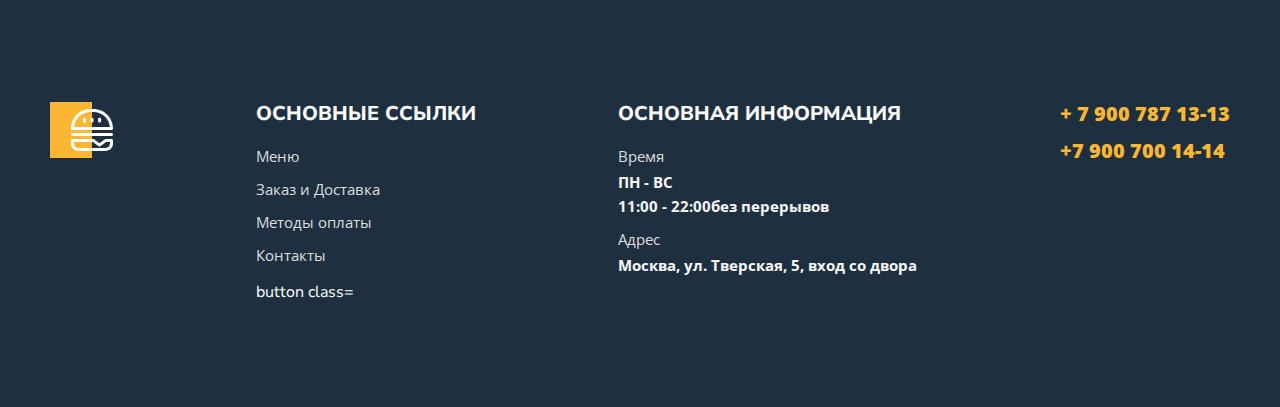
==== commit 52f25b4b: "changes footer" ====
--- a/index.html
+++ b/index.html
@@ -11,6 +11,10 @@
     <link
         href="https://fonts.googleapis.com/css2?family=Nunito+Sans:ital,wght@0,700;0,800;0,900;1,400;1,600;1,700;1,900&family=Open+Sans:wght@400;700&display=swap"
         rel="stylesheet">
+    <link
+        href="https://fonts.googleapis.com/css2?family=Nunito+Sans:ital,wght@0,700;0,800;0,900;1,400;1,600;1,700;1,900&family=Open+Sans:wght@400;700&display=swap"
+        rel="stylesheet">
+    <link rel="stylesheet" href="styles/normalize.css">
     <link rel="stylesheet" href="styles/main.css">
 </head>
 
@@ -58,11 +62,19 @@
                 <div class="footer-item">
                     <h2>основные ссылки</h2>
                     <ul class="footer-list">
-                        <li><a href="">Меню</a></li>
-                        <li><a href="">Заказ и Доставка</a></li>
-                        <li><a href="">Методы оплаты</a></li>
-                        <li><a href="">Контакты</a></li>
+                        <li><a href="#">Меню</a></li>
+                        <li><a href="#">Заказ и Доставка</a></li>
+                        <li><a href="#">Методы оплаты</a></li>
+                        <li><a href="#">Контакты</a></li>
                     </ul>
+                    <ul class="footer-list footer-list-tel">
+                        <li>
+                            <a href="tel:+79007871313">+ 7 900 787 13-13</a>
+                        </li>
+                        <li>
+                            <a href="tel:+79007001414">+7 900 700 14-14</a>
+                        </li>
+                    </ul>button class=
                 </div>
                 <div class="footer-item">
                     <h2>основная информация</h2>
@@ -70,7 +82,7 @@
                         <li>
                             <span>Время</span>
                             ПН - ВС <br>
-                            11:00 - 22:00 без перерывов
+                            <time> 11:00 - 22:00</time>без перерывов
                         </li>
                         <li>
                             <span>Адрес</span>
--- a/styles/main.css
+++ b/styles/main.css
@@ -26,7 +26,7 @@
     display: flex;
     align-items: center;
     justify-content: space-between;
-    flex-basis: 68.5%;
+    flex-basis: 76.5%;
 }
 
 .header-logo {
@@ -93,12 +93,12 @@
     font-weight: 700;
     font-size: 13px;
     color: #FFFFFF;
-    background: #F37335;
+    background-color: #F37335;
     padding: 1.5px;
     border-radius: 100%;
     position: absolute;
     width: 17px;
-    height: 17pxF;
+    height: 17px;
     text-align: center;
     line-height: 1.3;
     bottom: 3px;
@@ -108,7 +108,7 @@
 .bg {
     text-align: center;
     color: #FFFFFF;
-    background-image: url(../images/Group\ 3.jpg);
+    background-image: url(../images/bg.jpg);
     background-size: cover;
     background-position: center 0;
     padding: 142px 0;
@@ -167,13 +167,12 @@
 }
 
 .banner-box {
-    background-image: url(../images/Group\ 8.svg);
+    background-image: url(../images/banner.jpg);
     background-repeat: no-repeat;
     background-size: cover;
-    background-position: center center;
-    background-position: center 0;
+    background-position: 0 center;
     padding: 100px 100px 120px;
-    margin-bottom: 100px;
+    margin-bottom: 80px;
 }
 
 .banner-title {
@@ -187,7 +186,7 @@
 .banner-title span {
     background-color: #F37335;
     border-radius: 14px;
-    font-family: 'Open Sans';
+    font-family: 'Open Sans' sans-serif;
     text-transform: uppercase;
     font-weight: 600;
     font-size: 14px;
@@ -200,7 +199,7 @@
 }
 
 .banner-title div {
-    font-family: 'Nunito Sans';
+    font-family: 'Nunito Sans' sans-serif;
     font-weight: 900;
     font-size: 60px;
     line-height: 76px;
@@ -227,6 +226,7 @@
     border-radius: 5px;
     display: inline-block;
     border: 1px solid #fbb731;
+    transition: 0.2s;
 }
 
 .banner-link:hover {
@@ -234,9 +234,10 @@
     color: #fbb731;
 }
 
-.menu-grid-item:hover {
-    background-color: #F37335;
-    cursor: pointer;
+
+
+.menu {
+    padding-top: 20px;
 }
 
 .menu-header {
@@ -259,6 +260,8 @@
     border-radius: 22px;
     color: #443737;
     font-size: 30px;
+    -webkit-appearance: none;
+    -moz-appearance: none;
     appearance: none;
     flex-basis: 279px;
     background-image: url(../images/arrow.svg);
@@ -286,6 +289,7 @@
     left: 50%;
     top: 50%;
     transform: translate(-50%, -50%);
+    -o-object-fit: cover;
     object-fit: cover;
 }
 
@@ -300,6 +304,11 @@
     margin: 0 auto;
     gap: 9px;
 
+}
+
+.menu-grid-btn:hover {
+    background-color: #F37335;
+    cursor: pointer;
 }
 
 .menu-grid-icon {
@@ -323,12 +332,12 @@
     font-weight: 700;
     font-size: 20px;
     color: #979797;
+    text-align-last: center;
     margin-top: 8px;
     margin-bottom: 22px;
 }
 
 .menu-grid-text {
-    font-family: 'Nunito Sans';
     font-style: normal;
     font-weight: 700;
     font-size: 14px;
@@ -378,7 +387,7 @@
 }
 
 .footer-list a {
-    color: #FBB731;
+    color: #DEDEDE;
     text-decoration: none;
     font-weight: 400;
 }
@@ -401,12 +410,34 @@
 .footer-list-tel a {
     font-size: 20px;
     font-weight: 900;
-    color: #DEDEDE;
+    color: #FBB731;
 }
 
 .footer-list {
     padding-left: 0px;
     list-style-type: none;
+}
+
+.button-up {
+    background-color: #FBB731;
+    font-weight: 700;
+    font-size: 14px;
+    text-transform: uppercase;
+    color: #1E2F40;
+    text-decoration: none;
+    padding: 5px 20px;
+    position: fixed;
+    bottom: 20px;
+    right: 20px;
+    transition: 1s;
+}
+
+.button-up.hidden {
+    opacity: 0;
+}
+
+.button-up.visible {
+    opacity: 1;
 }
 
 /* Style INDEX*/
@@ -447,7 +478,7 @@
 }
 
 .content-text {
-    font-family: 'Lato', sans-serif;
+    font-family: 'Open sans', sans-serif;
     font-size: 19px;
     line-height: 1.4;
     margin-bottom: 42px;
@@ -551,4 +582,75 @@
     font-weight: 700;
     margin-bottom: 10px;
     margin-top: 0px;
-}+}
+
+/*Responsive*/
+@media (min-width: 1001px) {
+
+    .footer-list+.footer-list-tel {
+        display: none;
+    }
+}
+
+@media (max-width: 1000px) {
+    .container {
+        max-width: 738px;
+    }
+
+    .header-logo {
+        width: 150px;
+        height: 48px;
+        background-size: contain;
+    }
+
+    .header-nav {
+        gap: 22px;
+        flex-basis: 75.5%;
+    }
+
+    .bg {
+        margin-bottom: 72px;
+    }
+
+    .banner-box {
+        background-position: -80px center;
+        padding: 100px 40px 120px;
+    }
+
+    .menu-grid {
+        grid-template-columns: repeat(2, 1fr);
+        gap: 50px 15px;
+    }
+
+    .menu-other {
+        overflow: hidden;
+        height: 558px;
+    }
+
+    .menu-other .menu-grid {
+        display: flex;
+        width: auto;
+        overflow-x: scroll;
+        overflow-y: hidden;
+        padding-bottom: 50px;
+    }
+
+    .menu-other .menu-grid-item {
+        flex: 0 0 281px;
+    }
+
+    .menu-other .menu-grid-cover,
+    .menu-other .menu-grid-cover img {
+        height: 320px;
+    }
+
+    .footer-tel {
+        display: none;
+    }
+
+    .footer-list+.footer-list-tel {
+        display: block;
+    }
+}
+
+/*Modal*/